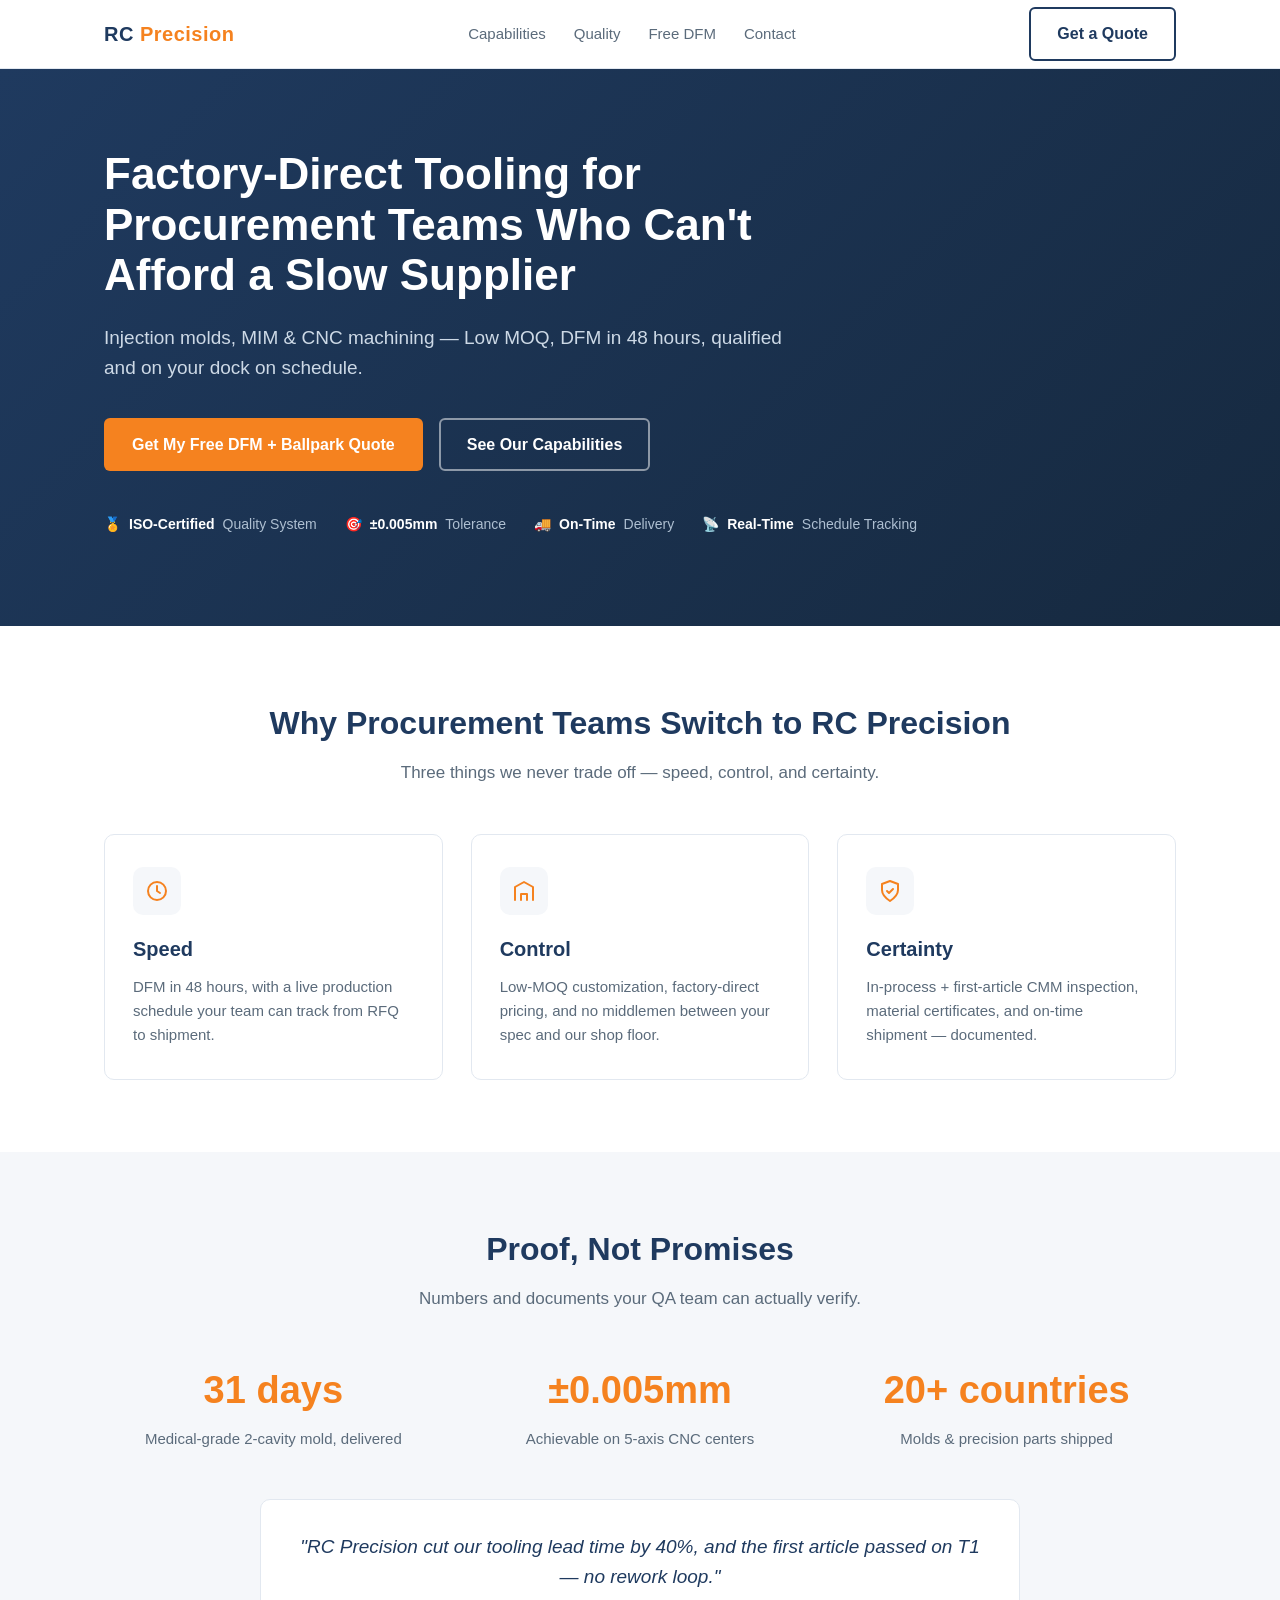
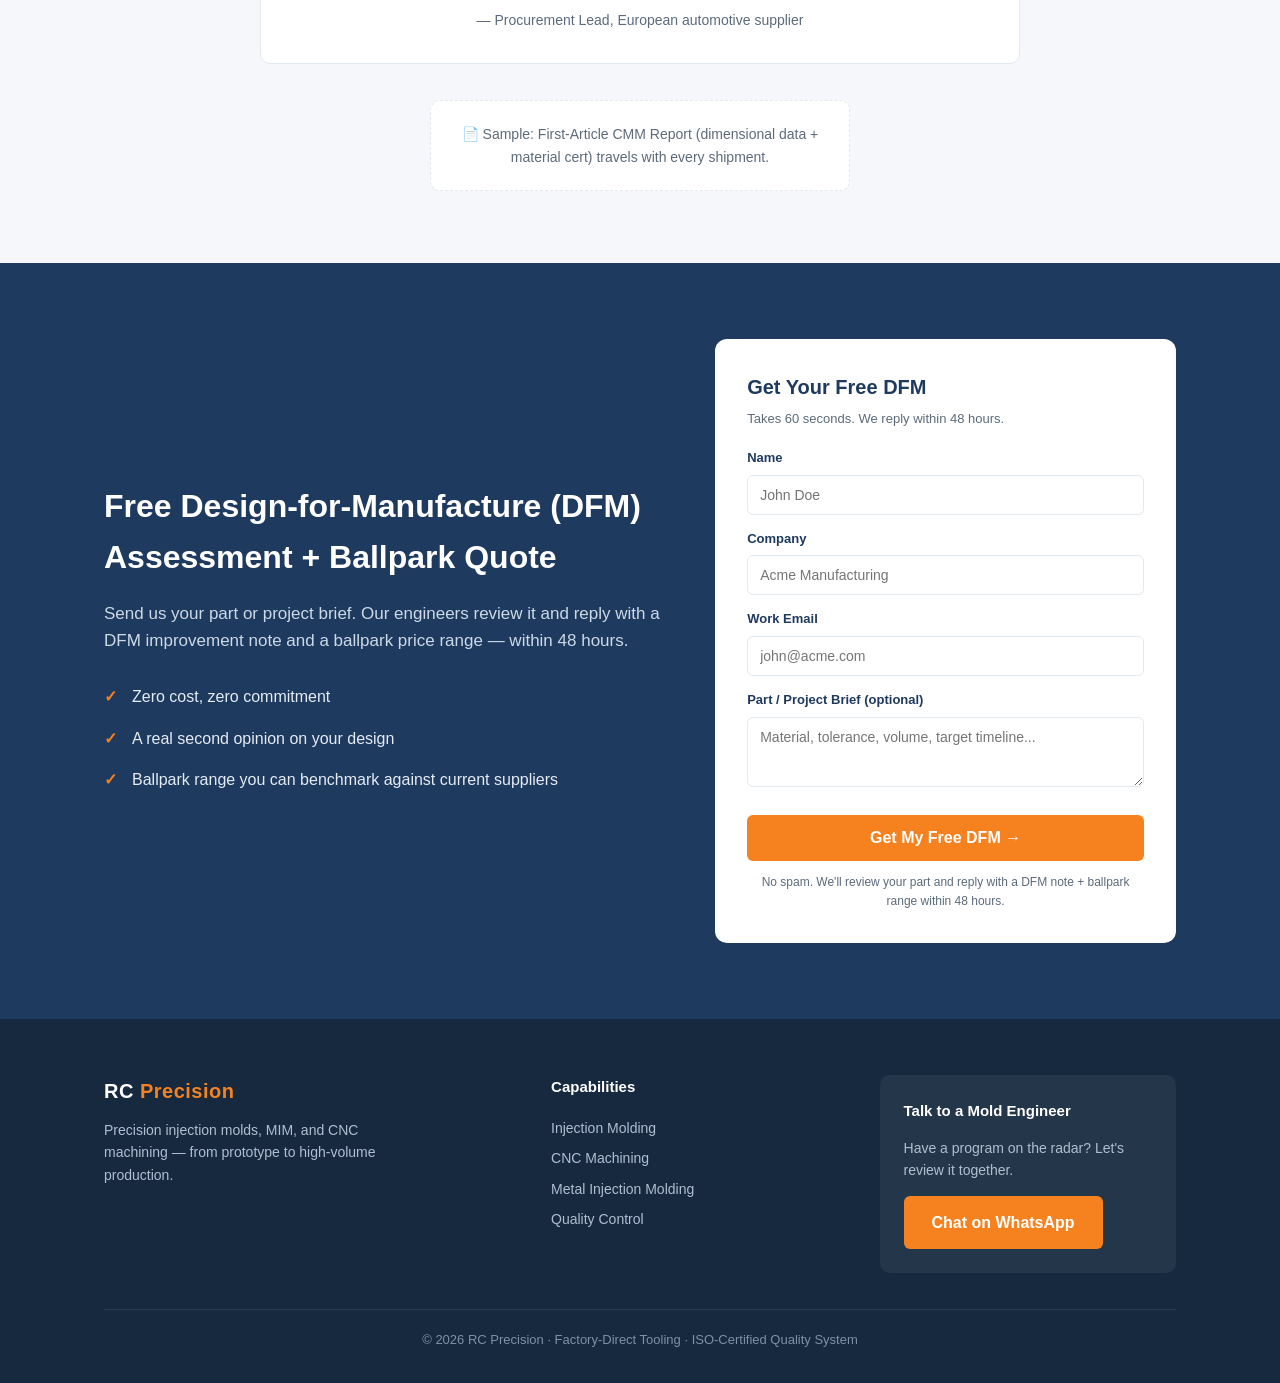
==== free-dfm/index.html @ 8c98dadb "Add LinkedIn lead-capture landing page (free-dfm)" ====
<!DOCTYPE html>
<html lang="en">
<head>
  <meta charset="UTF-8" />
  <meta name="viewport" content="width=device-width, initial-scale=1.0" />
  <title>RC Precision — Factory-Direct Tooling for Procurement Teams</title>
  <style>
    :root {
      --navy: #1f3a5f;
      --navy-dark: #16293f;
      --accent: #f5821f;
      --accent-dark: #d96e0c;
      --bg-alt: #f5f7fa;
      --text: #1a1a1a;
      --muted: #5b6b7b;
      --border: #e2e8f0;
      --white: #ffffff;
    }
    * { box-sizing: border-box; margin: 0; padding: 0; }
    body {
      font-family: -apple-system, BlinkMacSystemFont, "Segoe UI", Roboto, Helvetica, Arial, sans-serif;
      color: var(--text);
      line-height: 1.6;
      background: var(--white);
    }
    a { color: inherit; text-decoration: none; }
    .container { max-width: 1120px; margin: 0 auto; padding: 0 24px; }
    .btn {
      display: inline-block;
      background: var(--accent);
      color: var(--white);
      font-weight: 600;
      padding: 14px 28px;
      border-radius: 6px;
      transition: background .2s ease;
      border: none;
      cursor: pointer;
      font-size: 16px;
    }
    .btn:hover { background: var(--accent-dark); }
    .btn-secondary {
      display: inline-block;
      border: 2px solid var(--navy);
      color: var(--navy);
      font-weight: 600;
      padding: 12px 26px;
      border-radius: 6px;
      transition: background .2s ease, color .2s ease;
    }
    .btn-secondary:hover { background: var(--navy); color: var(--white); }

    /* Header */
    header {
      background: var(--white);
      border-bottom: 1px solid var(--border);
      position: sticky;
      top: 0;
      z-index: 10;
    }
    .nav { display: flex; align-items: center; justify-content: space-between; height: 68px; }
    .logo { font-weight: 800; font-size: 20px; color: var(--navy); letter-spacing: .5px; }
    .logo span { color: var(--accent); }
    .nav-links { display: flex; gap: 28px; align-items: center; }
    .nav-links a { color: var(--muted); font-weight: 500; font-size: 15px; }
    .nav-links a:hover { color: var(--navy); }

    /* Hero */
    .hero {
      background: linear-gradient(135deg, var(--navy) 0%, var(--navy-dark) 100%);
      color: var(--white);
      padding: 80px 0 90px;
    }
    .hero h1 { font-size: 44px; line-height: 1.15; font-weight: 800; max-width: 780px; }
    .hero p.sub { font-size: 19px; color: #cdd9e6; margin: 22px 0 34px; max-width: 680px; }
    .hero-cta { display: flex; gap: 16px; flex-wrap: wrap; align-items: center; }
    .hero .btn-secondary { border-color: rgba(255,255,255,.5); color: var(--white); }
    .hero .btn-secondary:hover { background: rgba(255,255,255,.12); color: var(--white); }
    .trust-bar { display: flex; gap: 28px; flex-wrap: wrap; margin-top: 42px; font-size: 14px; color: #aebfd1; }
    .trust-bar span { display: inline-flex; align-items: center; gap: 8px; }
    .trust-bar b { color: var(--white); font-weight: 600; }

    /* Value pillars */
    .pillars { padding: 72px 0; }
    .section-head { text-align: center; margin-bottom: 48px; }
    .section-head h2 { font-size: 32px; color: var(--navy); font-weight: 800; }
    .section-head p { color: var(--muted); margin-top: 10px; font-size: 17px; }
    .grid-3 { display: grid; grid-template-columns: repeat(3, 1fr); gap: 28px; }
    .card {
      border: 1px solid var(--border);
      border-radius: 10px;
      padding: 32px 28px;
      background: var(--white);
      transition: box-shadow .2s ease, transform .2s ease;
    }
    .card:hover { box-shadow: 0 12px 30px rgba(31,58,95,.10); transform: translateY(-3px); }
    .card .icon {
      width: 48px; height: 48px; border-radius: 10px;
      background: var(--bg-alt); display: flex; align-items: center; justify-content: center;
      margin-bottom: 18px; color: var(--accent);
    }
    .card h3 { color: var(--navy); font-size: 20px; margin-bottom: 10px; }
    .card p { color: var(--muted); font-size: 15px; }

    /* Social proof */
    .proof { background: var(--bg-alt); padding: 72px 0; }
    .stats { display: grid; grid-template-columns: repeat(3, 1fr); gap: 28px; margin-bottom: 48px; }
    .stat { text-align: center; }
    .stat .num { font-size: 38px; font-weight: 800; color: var(--accent); }
    .stat .label { color: var(--muted); font-size: 15px; margin-top: 6px; }
    .testimonial {
      background: var(--white); border: 1px solid var(--border); border-radius: 10px;
      padding: 32px; max-width: 760px; margin: 0 auto; text-align: center;
    }
    .testimonial blockquote { font-size: 19px; color: var(--navy); font-style: italic; }
    .testimonial cite { display: block; margin-top: 16px; color: var(--muted); font-style: normal; font-size: 14px; }
    .report {
      margin: 36px auto 0; max-width: 420px; border: 1px dashed var(--border);
      border-radius: 10px; padding: 22px; text-align: center; color: var(--muted); font-size: 14px;
      background: var(--white);
    }

    /* Lead magnet */
    .lead { padding: 76px 0; background: var(--navy); color: var(--white); }
    .lead-grid { display: grid; grid-template-columns: 1.1fr .9fr; gap: 48px; align-items: center; }
    .lead h2 { font-size: 32px; font-weight: 800; }
    .lead p.desc { color: #cdd9e6; margin: 16px 0 22px; font-size: 17px; }
    .lead ul { list-style: none; }
    .lead ul li { padding: 8px 0 8px 28px; position: relative; color: #e4ecf4; }
    .lead ul li:before { content: "✓"; position: absolute; left: 0; color: var(--accent); font-weight: 800; }
    .form-box {
      background: var(--white); border-radius: 12px; padding: 32px; color: var(--text);
    }
    .form-box h3 { color: var(--navy); font-size: 20px; margin-bottom: 6px; }
    .form-box p.note { color: var(--muted); font-size: 13px; margin-bottom: 18px; }
    .field { margin-bottom: 14px; }
    .field label { display: block; font-size: 13px; font-weight: 600; color: var(--navy); margin-bottom: 6px; }
    .field input, .field textarea {
      width: 100%; padding: 11px 12px; border: 1px solid var(--border); border-radius: 6px;
      font-size: 14px; font-family: inherit; color: var(--text);
    }
    .field textarea { resize: vertical; min-height: 70px; }
    .form-box .btn { width: 100%; text-align: center; margin-top: 6px; }
    .micro { font-size: 12px; color: var(--muted); margin-top: 12px; text-align: center; }
    .success {
      display: none; background: #e8f6ee; border: 1px solid #b6e2c6; color: #1b6b3a;
      border-radius: 8px; padding: 18px; text-align: center; font-weight: 600;
    }

    /* Footer */
    footer { background: var(--navy-dark); color: #aebfd1; padding: 56px 0 32px; }
    .foot-grid { display: grid; grid-template-columns: 1.4fr 1fr 1fr; gap: 32px; }
    footer h4 { color: var(--white); font-size: 15px; margin-bottom: 14px; }
    footer a { color: #aebfd1; font-size: 14px; display: block; padding: 4px 0; }
    footer a:hover { color: var(--white); }
    .foot-cta { background: rgba(255,255,255,.06); border-radius: 10px; padding: 24px; }
    .foot-cta p { font-size: 14px; margin-bottom: 14px; }
    .foot-bottom { text-align: center; margin-top: 36px; font-size: 13px; color: #7e90a4; border-top: 1px solid rgba(255,255,255,.08); padding-top: 20px; }

    @media (max-width: 860px) {
      .grid-3, .stats, .lead-grid, .foot-grid { grid-template-columns: 1fr; }
      .hero h1 { font-size: 32px; }
      .nav-links { display: none; }
    }
  </style>
</head>
<body>

  <!-- Header -->
  <header>
    <div class="container nav">
      <div class="logo">RC<span> Precision</span></div>
      <nav class="nav-links">
        <a href="#capabilities">Capabilities</a>
        <a href="#proof">Quality</a>
        <a href="#lead">Free DFM</a>
        <a href="#contact">Contact</a>
      </nav>
      <a href="#lead" class="btn-secondary">Get a Quote</a>
    </div>
  </header>

  <!-- Hero -->
  <section class="hero">
    <div class="container">
      <h1>Factory-Direct Tooling for Procurement Teams Who Can't Afford a Slow Supplier</h1>
      <p class="sub">Injection molds, MIM &amp; CNC machining — Low MOQ, DFM in 48 hours, qualified and on your dock on schedule.</p>
      <div class="hero-cta">
        <a href="#lead" class="btn">Get My Free DFM + Ballpark Quote</a>
        <a href="#capabilities" class="btn-secondary">See Our Capabilities</a>
      </div>
      <div class="trust-bar">
        <span>🏅 <b>ISO-Certified</b> Quality System</span>
        <span>🎯 <b>±0.005mm</b> Tolerance</span>
        <span>🚚 <b>On-Time</b> Delivery</span>
        <span>📡 <b>Real-Time</b> Schedule Tracking</span>
      </div>
    </div>
  </section>

  <!-- Value pillars -->
  <section class="pillars" id="capabilities">
    <div class="container">
      <div class="section-head">
        <h2>Why Procurement Teams Switch to RC Precision</h2>
        <p>Three things we never trade off — speed, control, and certainty.</p>
      </div>
      <div class="grid-3">
        <div class="card">
          <div class="icon">
            <svg width="24" height="24" viewBox="0 0 24 24" fill="none" stroke="currentColor" stroke-width="2" stroke-linecap="round" stroke-linejoin="round"><circle cx="12" cy="12" r="9"/><polyline points="12 7 12 12 15 14"/></svg>
          </div>
          <h3>Speed</h3>
          <p>DFM in 48 hours, with a live production schedule your team can track from RFQ to shipment.</p>
        </div>
        <div class="card">
          <div class="icon">
            <svg width="24" height="24" viewBox="0 0 24 24" fill="none" stroke="currentColor" stroke-width="2" stroke-linecap="round" stroke-linejoin="round"><path d="M3 21V8l9-5 9 5v13"/><path d="M9 21v-6h6v6"/></svg>
          </div>
          <h3>Control</h3>
          <p>Low-MOQ customization, factory-direct pricing, and no middlemen between your spec and our shop floor.</p>
        </div>
        <div class="card">
          <div class="icon">
            <svg width="24" height="24" viewBox="0 0 24 24" fill="none" stroke="currentColor" stroke-width="2" stroke-linecap="round" stroke-linejoin="round"><path d="M12 2 4 5v6c0 5 3.5 8 8 11 4.5-3 8-6 8-11V5z"/><polyline points="9 12 11 14 15 10"/></svg>
          </div>
          <h3>Certainty</h3>
          <p>In-process + first-article CMM inspection, material certificates, and on-time shipment — documented.</p>
        </div>
      </div>
    </div>
  </section>

  <!-- Social proof -->
  <section class="proof" id="proof">
    <div class="container">
      <div class="section-head">
        <h2>Proof, Not Promises</h2>
        <p>Numbers and documents your QA team can actually verify.</p>
      </div>
      <div class="stats">
        <div class="stat"><div class="num">31 days</div><div class="label">Medical-grade 2-cavity mold, delivered</div></div>
        <div class="stat"><div class="num">±0.005mm</div><div class="label">Achievable on 5-axis CNC centers</div></div>
        <div class="stat"><div class="num">20+ countries</div><div class="label">Molds &amp; precision parts shipped</div></div>
      </div>
      <div class="testimonial">
        <blockquote>"RC Precision cut our tooling lead time by 40%, and the first article passed on T1 — no rework loop."</blockquote>
        <cite>— Procurement Lead, European automotive supplier</cite>
      </div>
      <div class="report">
        📄 Sample: First-Article CMM Report (dimensional data + material cert) travels with every shipment.
      </div>
    </div>
  </section>

  <!-- Lead magnet -->
  <section class="lead" id="lead">
    <div class="container lead-grid">
      <div>
        <h2>Free Design-for-Manufacture (DFM) Assessment + Ballpark Quote</h2>
        <p class="desc">Send us your part or project brief. Our engineers review it and reply with a DFM improvement note and a ballpark price range — within 48 hours.</p>
        <ul>
          <li>Zero cost, zero commitment</li>
          <li>A real second opinion on your design</li>
          <li>Ballpark range you can benchmark against current suppliers</li>
        </ul>
      </div>
      <div class="form-box">
        <h3>Get Your Free DFM</h3>
        <p class="note">Takes 60 seconds. We reply within 48 hours.</p>
        <!-- Mailchimp 直连（免费版兼容）：把 us12 / 8b80c1e5ee5bfab7b6ce8530bd2 / edbbfc57a6 换成你的列表地址
             （Audience → Signup forms → Embedded forms 页面顶部的 action URL 里能看到）。
             免费版限制：只能自动发第1封欢迎邮件；第2-5封请按 manual-followup-tracker.csv 手动发。
             若要用 Company / Brief 字段，请先在 Mailchimp 建同名 merge 字段（COMPANY、BRIEF）。 -->
        <iframe name="dfm-hidden" id="dfm-hidden" style="display:none;" title="hidden"></iframe>
        <form id="dfm-form" action="https://us12.list-manage.com/subscribe/post?u=8b80c1e5ee5bfab7b6ce8530bd2&amp;id=edbbfc57a6&amp;f_id=00b3eaae0f0" method="POST" target="dfm-hidden" rel="noopener">
          <input type="hidden" name="u" value="8b80c1e5ee5bfab7b6ce8530bd2" />
          <input type="hidden" name="id" value="edbbfc57a6" />
          <input type="hidden" name="f_id" value="00b3eaae0f0" />
          <div class="field">
            <label for="name">Name</label>
            <input type="text" id="name" name="FNAME" placeholder="John Doe" required />
          </div>
          <div class="field">
            <label for="company">Company</label>
            <input type="text" id="company" name="COMPANY" placeholder="Acme Manufacturing" required />
          </div>
          <div class="field">
            <label for="email">Work Email</label>
            <input type="email" id="email" name="EMAIL" placeholder="john@acme.com" required />
          </div>
          <div class="field">
            <label for="brief">Part / Project Brief (optional)</label>
            <textarea id="brief" name="BRIEF" placeholder="Material, tolerance, volume, target timeline..."></textarea>
          </div>
          <button type="submit" class="btn">Get My Free DFM →</button>
          <p class="micro">No spam. We'll review your part and reply with a DFM note + ballpark range within 48 hours.</p>
        </form>
        <div class="success" id="dfm-success">✅ Thanks! Your request is in. We'll reply within 48 hours.</div>
      </div>
    </div>
  </section>

  <!-- Footer -->
  <footer id="contact">
    <div class="container">
      <div class="foot-grid">
        <div>
          <div class="logo" style="color:#fff">RC<span style="color:var(--accent)"> Precision</span></div>
          <p style="margin-top:12px; font-size:14px; max-width:320px;">Precision injection molds, MIM, and CNC machining — from prototype to high-volume production.</p>
        </div>
        <div>
          <h4>Capabilities</h4>
          <a href="https://www.rctooling.com/capabilities.html#injection">Injection Molding</a>
          <a href="https://www.rctooling.com/capabilities.html#cnc">CNC Machining</a>
          <a href="https://www.rctooling.com/capabilities.html#mim">Metal Injection Molding</a>
          <a href="https://www.rctooling.com/quality.html">Quality Control</a>
        </div>
        <div class="foot-cta">
          <h4 style="color:#fff;">Talk to a Mold Engineer</h4>
          <p>Have a program on the radar? Let's review it together.</p>
          <a href="https://wa.me/85296503946" class="btn">Chat on WhatsApp</a>
        </div>
      </div>
      <div class="foot-bottom">© 2026 RC Precision · Factory-Direct Tooling · ISO-Certified Quality System</div>
    </div>
  </footer>

  <script>
    document.getElementById('dfm-form').addEventListener('submit', function () {
      // Mailchimp raw POST：表单提交到隐藏 iframe，本页不跳转；这里只做成功提示。
      // 注意：不要调用 e.preventDefault()，否则数据不会发给 Mailchimp。
      this.style.display = 'none';
      document.getElementById('dfm-success').style.display = 'block';
    });
  </script>
</body>
</html>
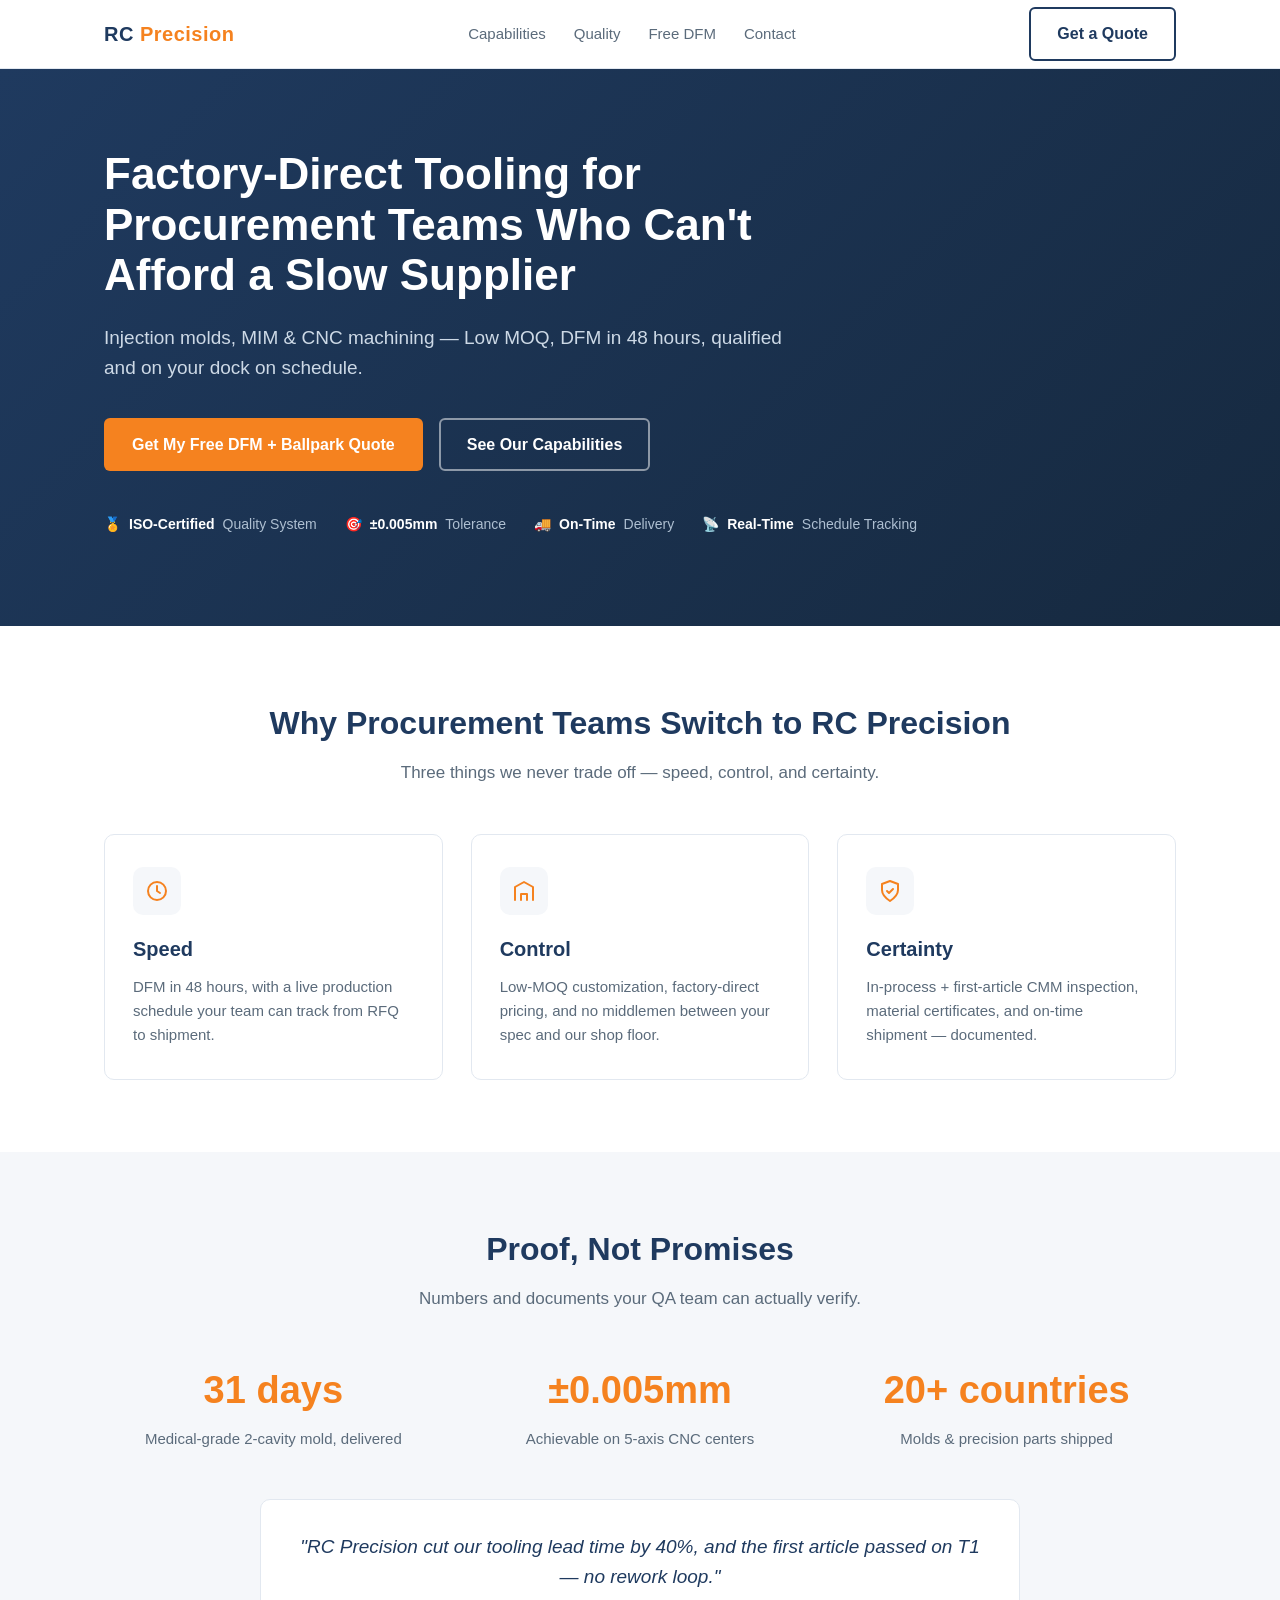
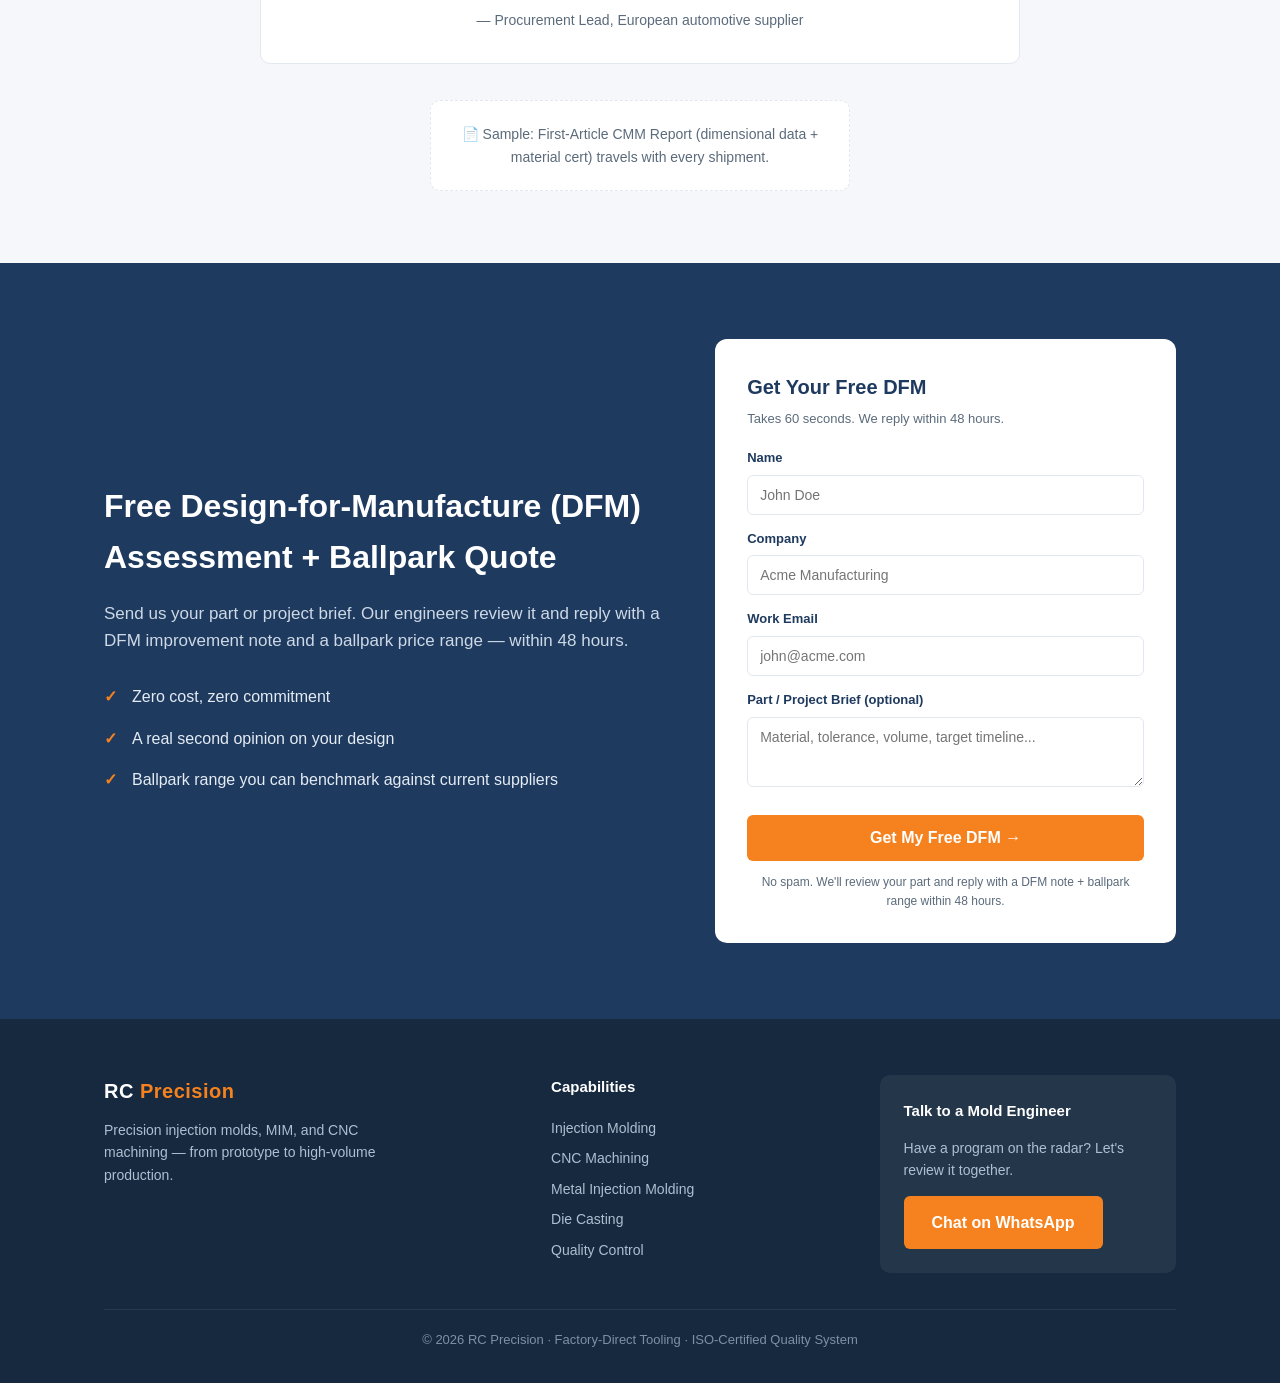
==== commit e0d39bca: "Add Die Casting capability: new section + sticky nav on capabilities page, homepage service card (2x" ====
--- a/free-dfm/index.html
+++ b/free-dfm/index.html
@@ -267,15 +267,15 @@
       <div class="form-box">
         <h3>Get Your Free DFM</h3>
         <p class="note">Takes 60 seconds. We reply within 48 hours.</p>
-        <!-- Mailchimp 直连（免费版兼容）：把 us12 / 8b80c1e5ee5bfab7b6ce8530bd2 / edbbfc57a6 换成你的列表地址
+        <!-- Mailchimp 直连（免费版兼容）：把 us12 / b80c1e5ee5bfab76ce8530bd2 / edbbfc57a6 换成你的列表地址
              （Audience → Signup forms → Embedded forms 页面顶部的 action URL 里能看到）。
              免费版限制：只能自动发第1封欢迎邮件；第2-5封请按 manual-followup-tracker.csv 手动发。
              若要用 Company / Brief 字段，请先在 Mailchimp 建同名 merge 字段（COMPANY、BRIEF）。 -->
         <iframe name="dfm-hidden" id="dfm-hidden" style="display:none;" title="hidden"></iframe>
-        <form id="dfm-form" action="https://us12.list-manage.com/subscribe/post?u=8b80c1e5ee5bfab7b6ce8530bd2&amp;id=edbbfc57a6&amp;f_id=00b3eaae0f0" method="POST" target="dfm-hidden" rel="noopener">
-          <input type="hidden" name="u" value="8b80c1e5ee5bfab7b6ce8530bd2" />
+        <form id="dfm-form" action="https://rctooling.us12.list-manage.com/subscribe/post?u=b80c1e5ee5bfab76ce8530bd2&amp;id=edbbfc57a6&amp;f_id=00b3eae0f0" method="POST" target="dfm-hidden" rel="noopener">
+          <input type="hidden" name="u" value="b80c1e5ee5bfab76ce8530bd2" />
           <input type="hidden" name="id" value="edbbfc57a6" />
-          <input type="hidden" name="f_id" value="00b3eaae0f0" />
+          <input type="hidden" name="f_id" value="00b3eae0f0" />
           <div class="field">
             <label for="name">Name</label>
             <input type="text" id="name" name="FNAME" placeholder="John Doe" required />
@@ -313,6 +313,7 @@
           <a href="https://www.rctooling.com/capabilities.html#injection">Injection Molding</a>
           <a href="https://www.rctooling.com/capabilities.html#cnc">CNC Machining</a>
           <a href="https://www.rctooling.com/capabilities.html#mim">Metal Injection Molding</a>
+          <a href="https://www.rctooling.com/capabilities.html#die-casting">Die Casting</a>
           <a href="https://www.rctooling.com/quality.html">Quality Control</a>
         </div>
         <div class="foot-cta">
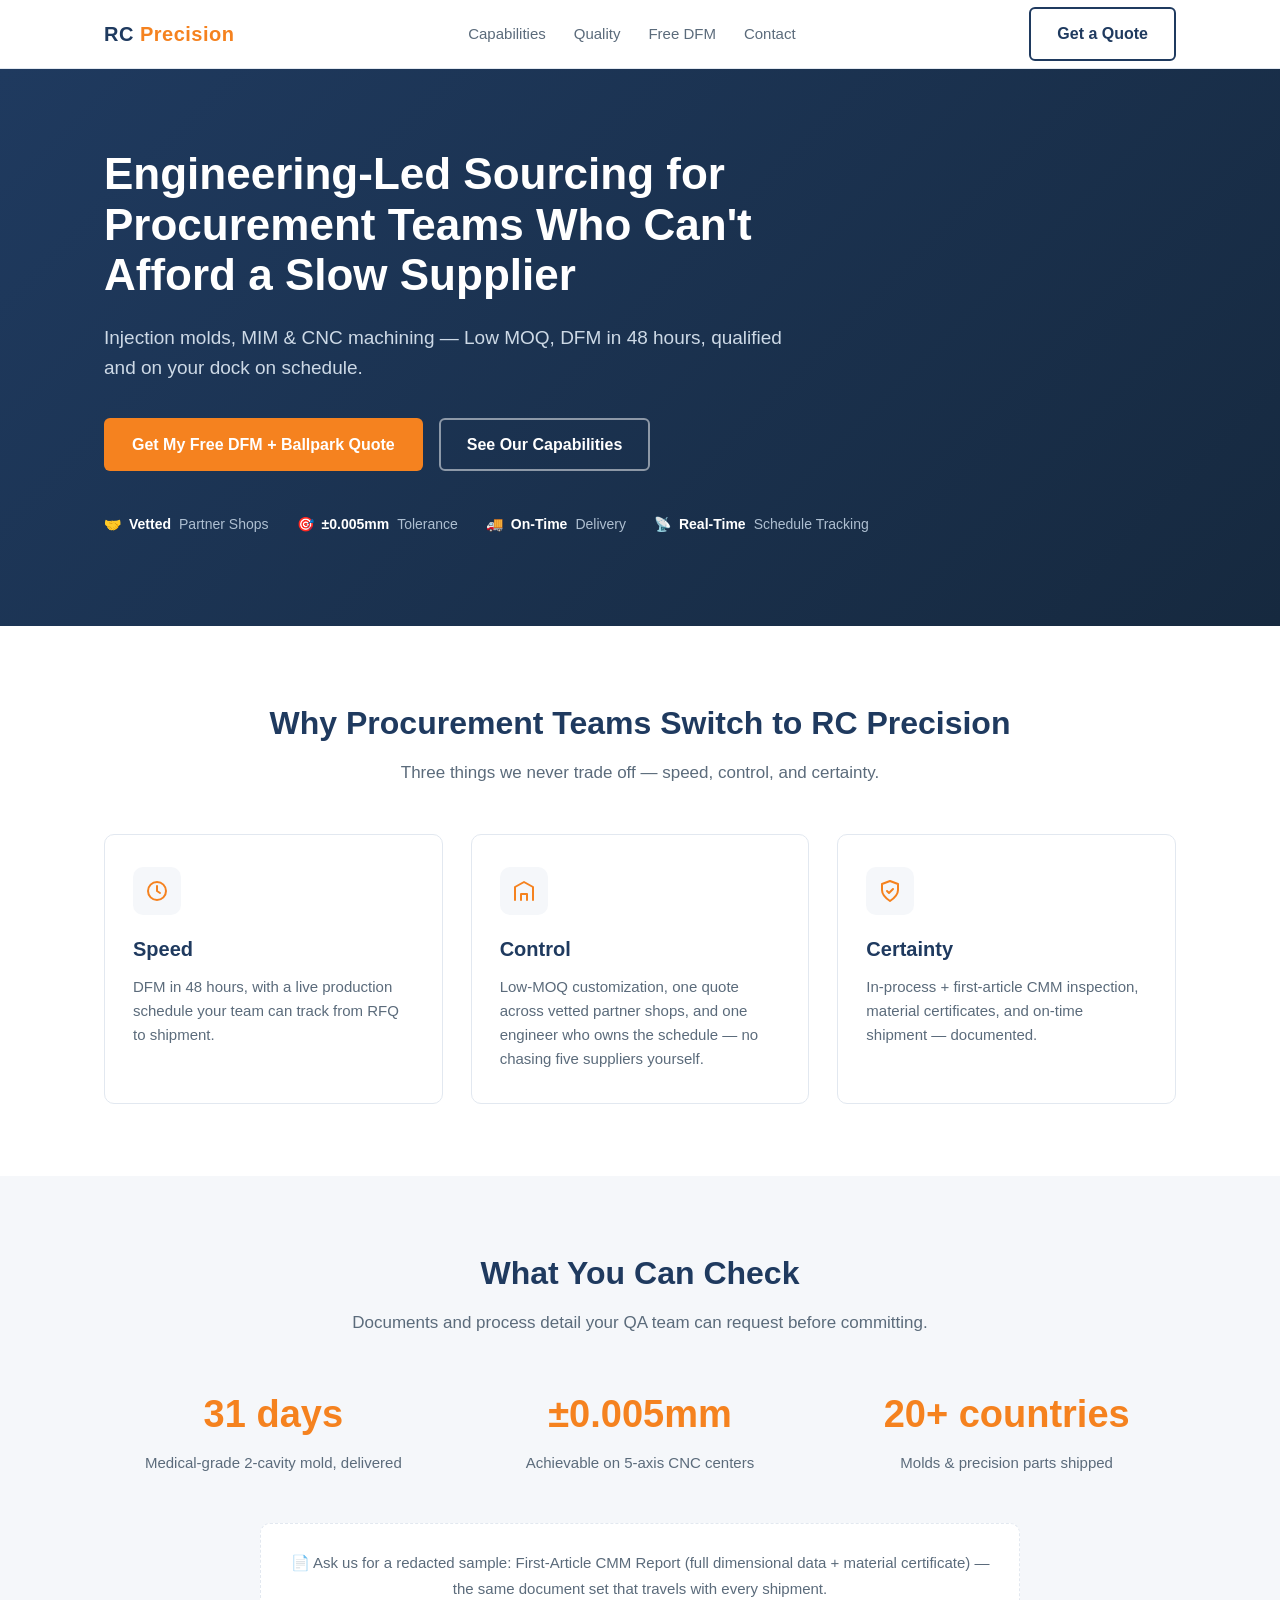
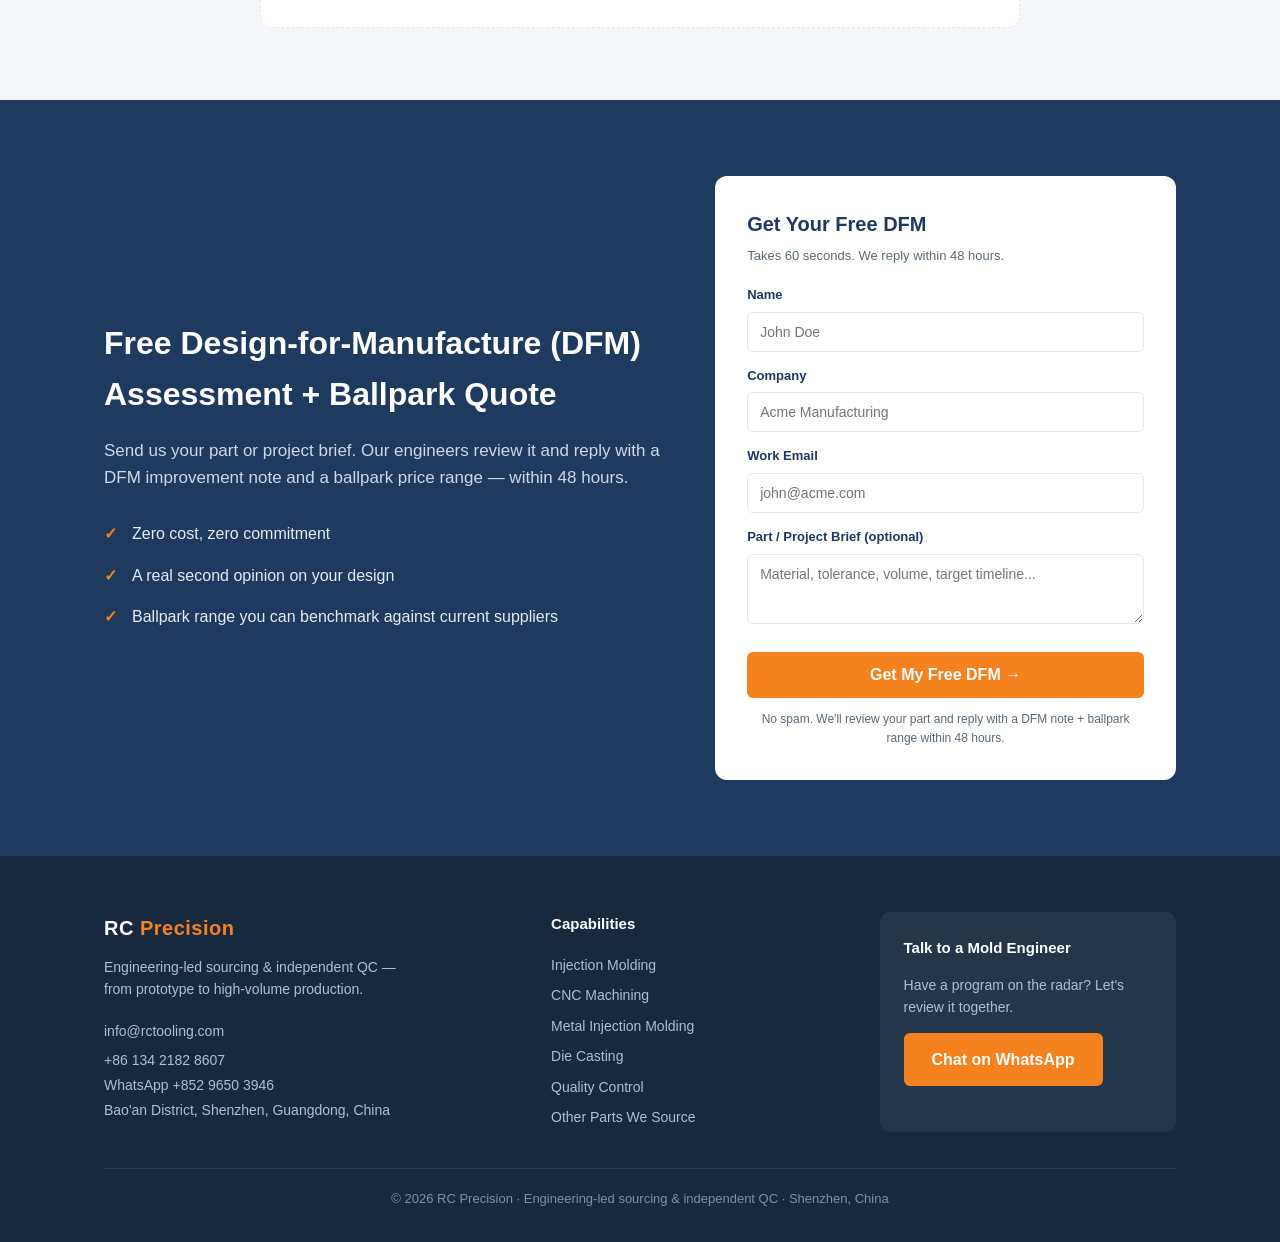
==== commit cb5c54cb: "Remove all ISO-certified claims (align with capability brochure); fix free-dfm positioning, drop unv" ====
--- a/free-dfm/index.html
+++ b/free-dfm/index.html
@@ -3,7 +3,7 @@
 <head>
   <meta charset="UTF-8" />
   <meta name="viewport" content="width=device-width, initial-scale=1.0" />
-  <title>RC Precision — Factory-Direct Tooling for Procurement Teams</title>
+  <title>RC Precision — Engineering-Led Sourcing & Independent QC for Procurement Teams</title>
   <style>
     :root {
       --navy: #1f3a5f;
@@ -107,15 +107,10 @@
     .stat { text-align: center; }
     .stat .num { font-size: 38px; font-weight: 800; color: var(--accent); }
     .stat .label { color: var(--muted); font-size: 15px; margin-top: 6px; }
-    .testimonial {
-      background: var(--white); border: 1px solid var(--border); border-radius: 10px;
-      padding: 32px; max-width: 760px; margin: 0 auto; text-align: center;
-    }
-    .testimonial blockquote { font-size: 19px; color: var(--navy); font-style: italic; }
-    .testimonial cite { display: block; margin-top: 16px; color: var(--muted); font-style: normal; font-size: 14px; }
     .report {
-      margin: 36px auto 0; max-width: 420px; border: 1px dashed var(--border);
-      border-radius: 10px; padding: 22px; text-align: center; color: var(--muted); font-size: 14px;
+      margin: 36px auto 0; max-width: 760px; border: 1px dashed var(--border);
+      border-radius: 10px; padding: 26px 28px; text-align: center;
+      color: var(--muted); font-size: 15px; line-height: 1.7;
       background: var(--white);
     }
 
@@ -182,14 +177,14 @@
   <!-- Hero -->
   <section class="hero">
     <div class="container">
-      <h1>Factory-Direct Tooling for Procurement Teams Who Can't Afford a Slow Supplier</h1>
+      <h1>Engineering-Led Sourcing for Procurement Teams Who Can't Afford a Slow Supplier</h1>
       <p class="sub">Injection molds, MIM &amp; CNC machining — Low MOQ, DFM in 48 hours, qualified and on your dock on schedule.</p>
       <div class="hero-cta">
         <a href="#lead" class="btn">Get My Free DFM + Ballpark Quote</a>
         <a href="#capabilities" class="btn-secondary">See Our Capabilities</a>
       </div>
       <div class="trust-bar">
-        <span>🏅 <b>ISO-Certified</b> Quality System</span>
+        <span>🤝 <b>Vetted</b> Partner Shops</span>
         <span>🎯 <b>±0.005mm</b> Tolerance</span>
         <span>🚚 <b>On-Time</b> Delivery</span>
         <span>📡 <b>Real-Time</b> Schedule Tracking</span>
@@ -217,7 +212,7 @@
             <svg width="24" height="24" viewBox="0 0 24 24" fill="none" stroke="currentColor" stroke-width="2" stroke-linecap="round" stroke-linejoin="round"><path d="M3 21V8l9-5 9 5v13"/><path d="M9 21v-6h6v6"/></svg>
           </div>
           <h3>Control</h3>
-          <p>Low-MOQ customization, factory-direct pricing, and no middlemen between your spec and our shop floor.</p>
+          <p>Low-MOQ customization, one quote across vetted partner shops, and one engineer who owns the schedule — no chasing five suppliers yourself.</p>
         </div>
         <div class="card">
           <div class="icon">
@@ -234,20 +229,18 @@
   <section class="proof" id="proof">
     <div class="container">
       <div class="section-head">
-        <h2>Proof, Not Promises</h2>
-        <p>Numbers and documents your QA team can actually verify.</p>
+        <h2>What You Can Check</h2>
+        <p>Documents and process detail your QA team can request before committing.</p>
       </div>
       <div class="stats">
         <div class="stat"><div class="num">31 days</div><div class="label">Medical-grade 2-cavity mold, delivered</div></div>
         <div class="stat"><div class="num">±0.005mm</div><div class="label">Achievable on 5-axis CNC centers</div></div>
         <div class="stat"><div class="num">20+ countries</div><div class="label">Molds &amp; precision parts shipped</div></div>
       </div>
-      <div class="testimonial">
-        <blockquote>"RC Precision cut our tooling lead time by 40%, and the first article passed on T1 — no rework loop."</blockquote>
-        <cite>— Procurement Lead, European automotive supplier</cite>
-      </div>
+      <!-- 原有一条匿名客户评价（含 40% 数字、无署名授权）已撤下：
+           无法核实的具体数字比没有评价更伤信任。改为可索取的过程证据。 -->
       <div class="report">
-        📄 Sample: First-Article CMM Report (dimensional data + material cert) travels with every shipment.
+        📄 Ask us for a redacted sample: First-Article CMM Report (full dimensional data + material certificate) — the same document set that travels with every shipment.
       </div>
     </div>
   </section>
@@ -306,7 +299,11 @@
       <div class="foot-grid">
         <div>
           <div class="logo" style="color:#fff">RC<span style="color:var(--accent)"> Precision</span></div>
-          <p style="margin-top:12px; font-size:14px; max-width:320px;">Precision injection molds, MIM, and CNC machining — from prototype to high-volume production.</p>
+          <p style="margin-top:12px; font-size:14px; max-width:320px;">Engineering-led sourcing &amp; independent QC — from prototype to high-volume production.</p>
+          <p style="margin-top:14px; font-size:14px; max-width:320px; line-height:1.8;">
+            <a href="mailto:info@rctooling.com">info@rctooling.com</a>
+            +86 134 2182 8607<br>WhatsApp +852 9650 3946<br>Bao'an District, Shenzhen, Guangdong, China
+          </p>
         </div>
         <div>
           <h4>Capabilities</h4>
@@ -315,6 +312,7 @@
           <a href="https://www.rctooling.com/capabilities.html#mim">Metal Injection Molding</a>
           <a href="https://www.rctooling.com/capabilities.html#die-casting">Die Casting</a>
           <a href="https://www.rctooling.com/quality.html">Quality Control</a>
+          <a href="https://www.rctooling.com/capabilities.html#sourcing">Other Parts We Source</a>
         </div>
         <div class="foot-cta">
           <h4 style="color:#fff;">Talk to a Mold Engineer</h4>
@@ -322,7 +320,7 @@
           <a href="https://wa.me/85296503946" class="btn">Chat on WhatsApp</a>
         </div>
       </div>
-      <div class="foot-bottom">© 2026 RC Precision · Factory-Direct Tooling · ISO-Certified Quality System</div>
+      <div class="foot-bottom">© 2026 RC Precision · Engineering-led sourcing &amp; independent QC · Shenzhen, China</div>
     </div>
   </footer>
 
